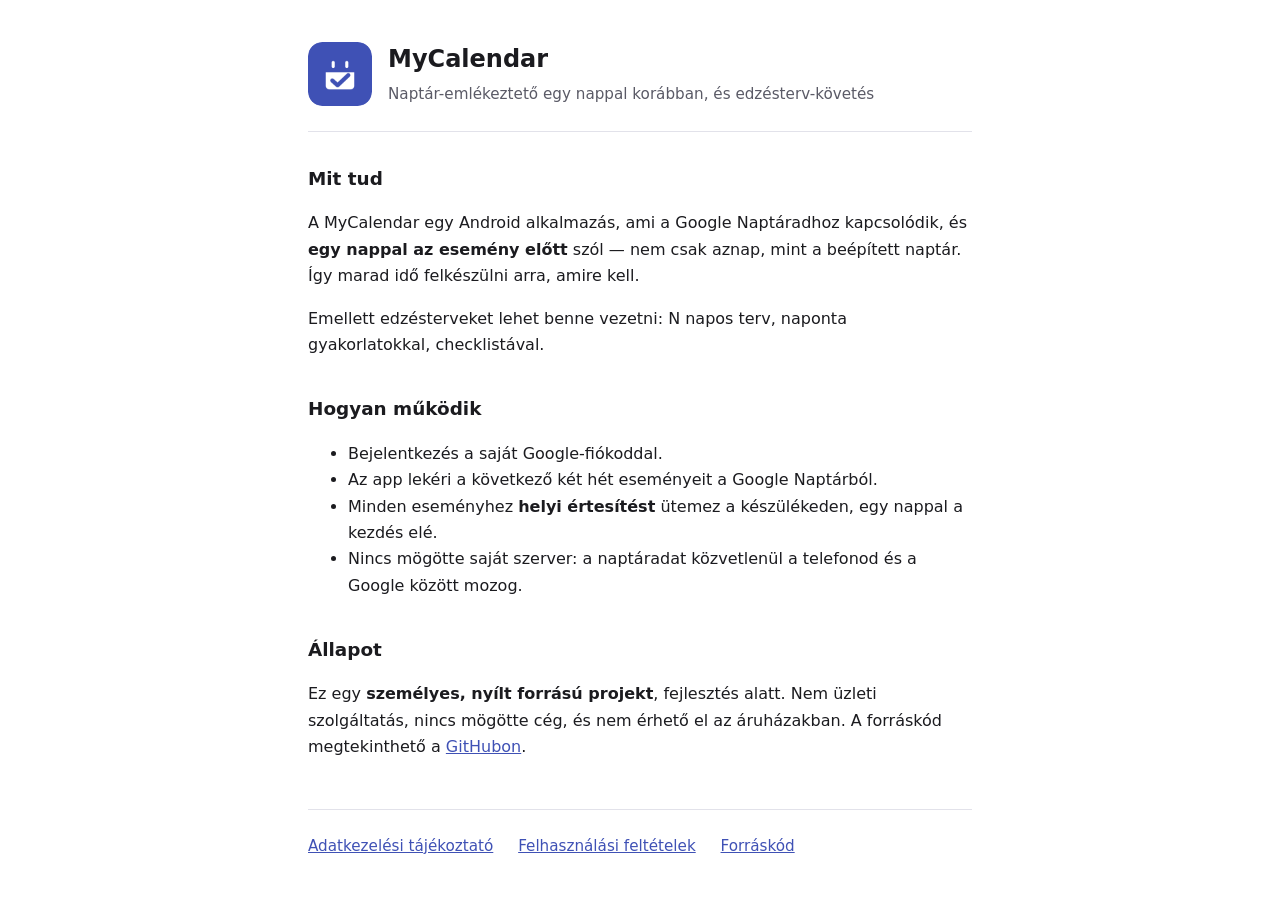
==== docs/index.html @ 99a2c87c "[DOCS] Kezdőlap, adatkezelési tájékoztató és felhasználási feltételek A Google OAuth consent screen " ====
<!doctype html>
<html lang="hu">
<head>
<meta charset="utf-8">
<meta name="viewport" content="width=device-width, initial-scale=1">
<title>MyCalendar</title>
<link rel="icon" href="icon.png">
<link rel="stylesheet" href="style.css">
</head>
<body>

<header>
  <img src="icon.png" alt="MyCalendar ikon">
  <div>
    <h1>MyCalendar</h1>
    <p>Naptár-emlékeztető egy nappal korábban, és edzésterv-követés</p>
  </div>
</header>

<h2>Mit tud</h2>
<p>
  A MyCalendar egy Android alkalmazás, ami a Google Naptáradhoz kapcsolódik, és
  <strong>egy nappal az esemény előtt</strong> szól — nem csak aznap, mint a
  beépített naptár. Így marad idő felkészülni arra, amire kell.
</p>
<p>
  Emellett edzésterveket lehet benne vezetni: N napos terv, naponta
  gyakorlatokkal, checklistával.
</p>

<h2>Hogyan működik</h2>
<ul>
  <li>Bejelentkezés a saját Google-fiókoddal.</li>
  <li>Az app lekéri a következő két hét eseményeit a Google Naptárból.</li>
  <li>Minden eseményhez <strong>helyi értesítést</strong> ütemez a készülékeden,
      egy nappal a kezdés elé.</li>
  <li>Nincs mögötte saját szerver: a naptáradat közvetlenül a telefonod és a
      Google között mozog.</li>
</ul>

<h2>Állapot</h2>
<p>
  Ez egy <strong>személyes, nyílt forrású projekt</strong>, fejlesztés alatt.
  Nem üzleti szolgáltatás, nincs mögötte cég, és nem érhető el az áruházakban.
  A forráskód megtekinthető a
  <a href="https://github.com/dinyakristof100/MyCalendar">GitHubon</a>.
</p>

<nav>
  <a href="privacy.html">Adatkezelési tájékoztató</a>
  <a href="terms.html">Felhasználási feltételek</a>
  <a href="https://github.com/dinyakristof100/MyCalendar">Forráskód</a>
</nav>

</body>
</html>
---- docs/style.css ----
:root {
  --bg: #ffffff;
  --fg: #1b1b1f;
  --muted: #5a5a66;
  --accent: #3f51b5;
  --border: #e2e2ea;
}

@media (prefers-color-scheme: dark) {
  :root {
    --bg: #131318;
    --fg: #e5e1e9;
    --muted: #a5a1ad;
    --accent: #aeb6ff;
    --border: #2c2c34;
  }
}

* { box-sizing: border-box; }

body {
  margin: 0 auto;
  padding: 2.5rem 1.25rem 4rem;
  max-width: 44rem;
  background: var(--bg);
  color: var(--fg);
  font: 16px/1.65 system-ui, -apple-system, "Segoe UI", Roboto, sans-serif;
}

header {
  display: flex;
  align-items: center;
  gap: 1rem;
  padding-bottom: 1.5rem;
  margin-bottom: 2rem;
  border-bottom: 1px solid var(--border);
}

header img { width: 64px; height: 64px; border-radius: 14px; }
header h1 { margin: 0; font-size: 1.5rem; }
header p { margin: 0.15rem 0 0; color: var(--muted); font-size: 0.95rem; }

h2 { margin-top: 2.25rem; font-size: 1.15rem; }
h2:first-of-type { margin-top: 0; }

a { color: var(--accent); }

.updated { color: var(--muted); font-size: 0.9rem; }

.callout {
  padding: 0.9rem 1.1rem;
  border-left: 3px solid var(--accent);
  background: color-mix(in srgb, var(--accent) 8%, transparent);
  border-radius: 0 6px 6px 0;
}

nav {
  margin-top: 3rem;
  padding-top: 1.5rem;
  border-top: 1px solid var(--border);
  font-size: 0.95rem;
}

nav a { margin-right: 1.25rem; }

table { border-collapse: collapse; width: 100%; }
th, td { text-align: left; padding: 0.5rem 0.75rem; border-bottom: 1px solid var(--border); vertical-align: top; }
th { font-size: 0.85rem; text-transform: uppercase; letter-spacing: 0.04em; color: var(--muted); }
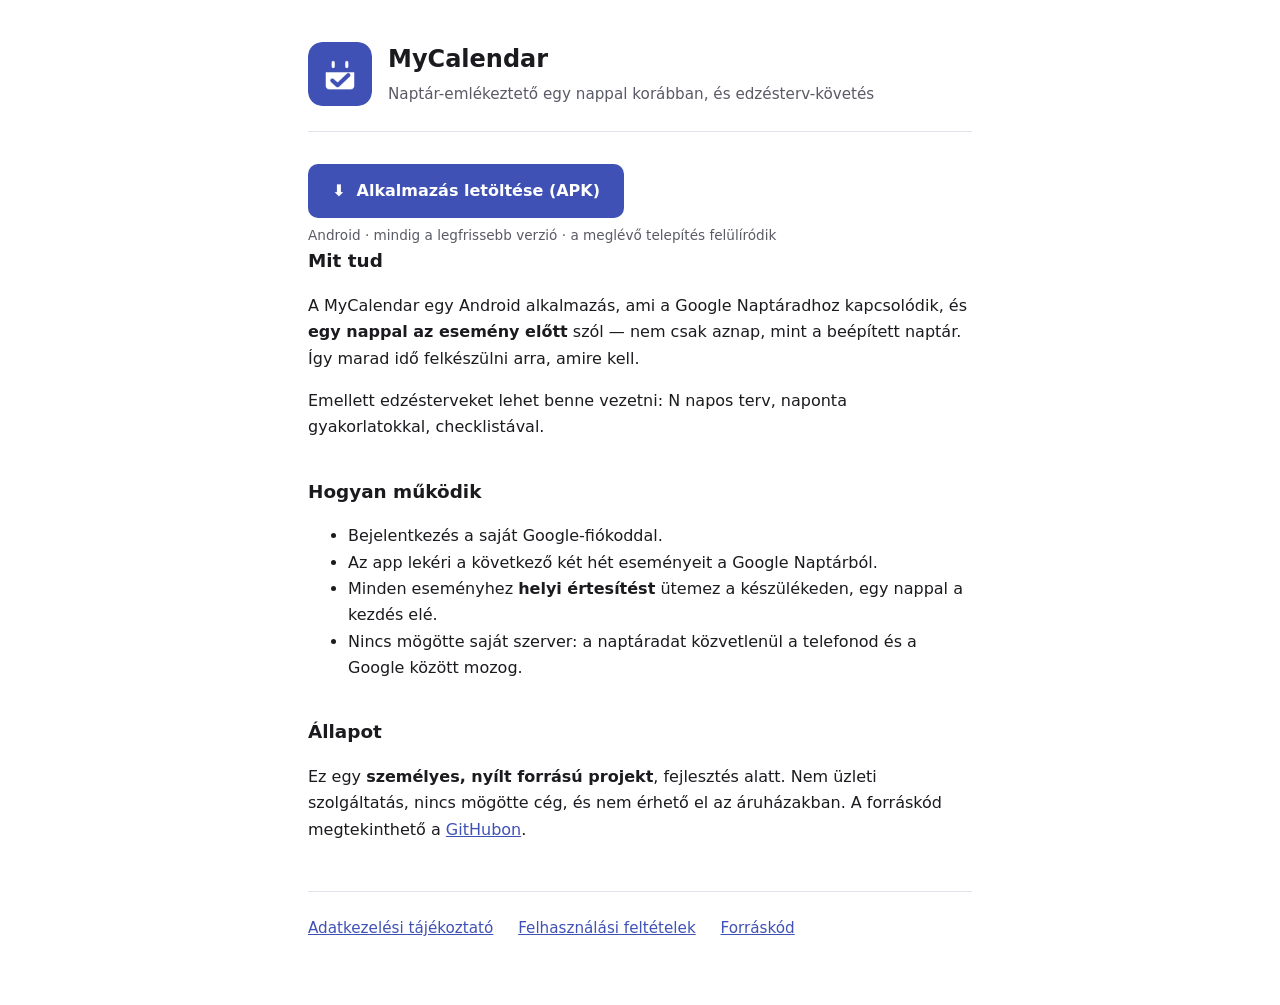
==== commit 6a28bc14: "[FEATURE] APK letöltő gomb (releases/latest) + release.ps1 verzióemeléssel A docs/index.html gombja " ====
--- a/docs/index.html
+++ b/docs/index.html
@@ -16,6 +16,13 @@
     <p>Naptár-emlékeztető egy nappal korábban, és edzésterv-követés</p>
   </div>
 </header>
+
+<p class="cta">
+  <a class="download" href="https://github.com/dinyakristof100/MyCalendar/releases/latest/download/mycalendar.apk">
+    ⬇&nbsp; Alkalmazás letöltése (APK)
+  </a>
+</p>
+<p class="cta-note">Android · mindig a legfrissebb verzió · a meglévő telepítés felülíródik</p>
 
 <h2>Mit tud</h2>
 <p>
--- a/docs/style.css
+++ b/docs/style.css
@@ -45,6 +45,19 @@
 
 a { color: var(--accent); }
 
+.cta { margin: 1.75rem 0 0.4rem; }
+.download {
+  display: inline-block;
+  background: var(--accent);
+  color: var(--bg);               /* --bg flips per theme -> jó kontraszt mindkettőben */
+  padding: 0.85rem 1.5rem;
+  border-radius: 10px;
+  font-weight: 600;
+  text-decoration: none;
+}
+.download:hover { opacity: 0.92; }
+.cta-note { color: var(--muted); font-size: 0.85rem; margin: 0.4rem 0 0; }
+
 .updated { color: var(--muted); font-size: 0.9rem; }
 
 .callout {
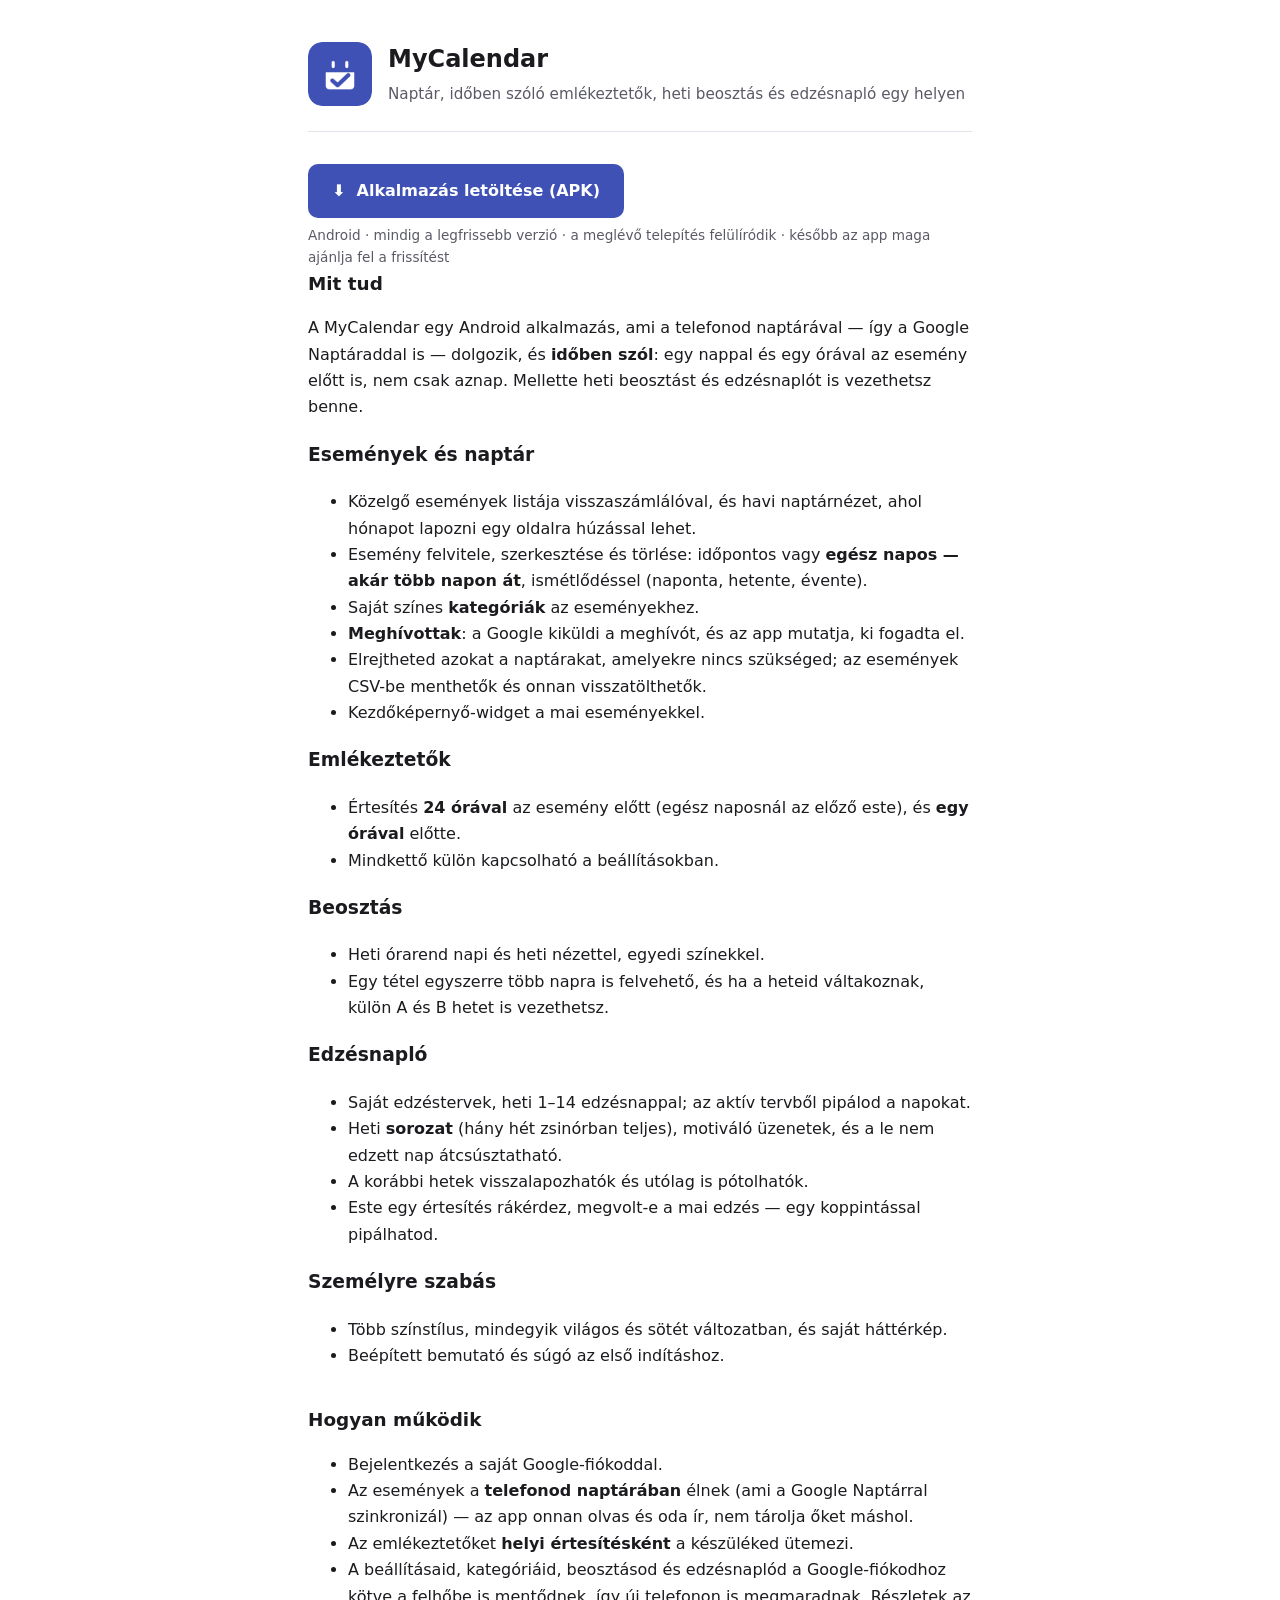
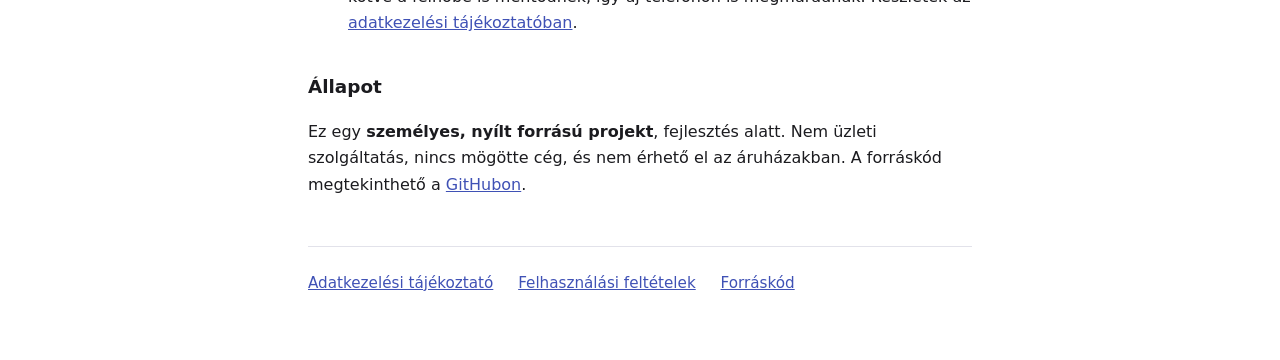
==== commit 42467a47: "[DOCS] Kezdolap: naprakesz funkciolista (5 ful) es pontos adatkezelesi leiras Co-Authored-By: Claude" ====
--- a/docs/index.html
+++ b/docs/index.html
@@ -13,7 +13,7 @@
   <img src="icon.png" alt="MyCalendar ikon">
   <div>
     <h1>MyCalendar</h1>
-    <p>Naptár-emlékeztető egy nappal korábban, és edzésterv-követés</p>
+    <p>Naptár, időben szóló emlékeztetők, heti beosztás és edzésnapló egy helyen</p>
   </div>
 </header>
 
@@ -22,27 +22,74 @@
     ⬇&nbsp; Alkalmazás letöltése (APK)
   </a>
 </p>
-<p class="cta-note">Android · mindig a legfrissebb verzió · a meglévő telepítés felülíródik</p>
+<p class="cta-note">Android · mindig a legfrissebb verzió · a meglévő telepítés felülíródik · később az app maga ajánlja fel a frissítést</p>
 
 <h2>Mit tud</h2>
 <p>
-  A MyCalendar egy Android alkalmazás, ami a Google Naptáradhoz kapcsolódik, és
-  <strong>egy nappal az esemény előtt</strong> szól — nem csak aznap, mint a
-  beépített naptár. Így marad idő felkészülni arra, amire kell.
+  A MyCalendar egy Android alkalmazás, ami a telefonod naptárával — így a
+  Google Naptáraddal is — dolgozik, és <strong>időben szól</strong>: egy nappal
+  és egy órával az esemény előtt is, nem csak aznap. Mellette heti beosztást és
+  edzésnaplót is vezethetsz benne.
 </p>
-<p>
-  Emellett edzésterveket lehet benne vezetni: N napos terv, naponta
-  gyakorlatokkal, checklistával.
-</p>
+
+<h3>Események és naptár</h3>
+<ul>
+  <li>Közelgő események listája visszaszámlálóval, és havi naptárnézet, ahol
+      hónapot lapozni egy oldalra húzással lehet.</li>
+  <li>Esemény felvitele, szerkesztése és törlése: időpontos vagy
+      <strong>egész napos — akár több napon át</strong>, ismétlődéssel
+      (naponta, hetente, évente).</li>
+  <li>Saját színes <strong>kategóriák</strong> az eseményekhez.</li>
+  <li><strong>Meghívottak</strong>: a Google kiküldi a meghívót, és az app
+      mutatja, ki fogadta el.</li>
+  <li>Elrejtheted azokat a naptárakat, amelyekre nincs szükséged; az események
+      CSV-be menthetők és onnan visszatölthetők.</li>
+  <li>Kezdőképernyő-widget a mai eseményekkel.</li>
+</ul>
+
+<h3>Emlékeztetők</h3>
+<ul>
+  <li>Értesítés <strong>24 órával</strong> az esemény előtt (egész naposnál az
+      előző este), és <strong>egy órával</strong> előtte.</li>
+  <li>Mindkettő külön kapcsolható a beállításokban.</li>
+</ul>
+
+<h3>Beosztás</h3>
+<ul>
+  <li>Heti órarend napi és heti nézettel, egyedi színekkel.</li>
+  <li>Egy tétel egyszerre több napra is felvehető, és ha a heteid váltakoznak,
+      külön A és B hetet is vezethetsz.</li>
+</ul>
+
+<h3>Edzésnapló</h3>
+<ul>
+  <li>Saját edzéstervek, heti 1–14 edzésnappal; az aktív tervből pipálod a
+      napokat.</li>
+  <li>Heti <strong>sorozat</strong> (hány hét zsinórban teljes), motiváló
+      üzenetek, és a le nem edzett nap átcsúsztatható.</li>
+  <li>A korábbi hetek visszalapozhatók és utólag is pótolhatók.</li>
+  <li>Este egy értesítés rákérdez, megvolt-e a mai edzés — egy koppintással
+      pipálhatod.</li>
+</ul>
+
+<h3>Személyre szabás</h3>
+<ul>
+  <li>Több színstílus, mindegyik világos és sötét változatban, és saját
+      háttérkép.</li>
+  <li>Beépített bemutató és súgó az első indításhoz.</li>
+</ul>
 
 <h2>Hogyan működik</h2>
 <ul>
   <li>Bejelentkezés a saját Google-fiókoddal.</li>
-  <li>Az app lekéri a következő két hét eseményeit a Google Naptárból.</li>
-  <li>Minden eseményhez <strong>helyi értesítést</strong> ütemez a készülékeden,
-      egy nappal a kezdés elé.</li>
-  <li>Nincs mögötte saját szerver: a naptáradat közvetlenül a telefonod és a
-      Google között mozog.</li>
+  <li>Az események a <strong>telefonod naptárában</strong> élnek (ami a Google
+      Naptárral szinkronizál) — az app onnan olvas és oda ír, nem tárolja őket
+      máshol.</li>
+  <li>Az emlékeztetőket <strong>helyi értesítésként</strong> a készüléked
+      ütemezi.</li>
+  <li>A beállításaid, kategóriáid, beosztásod és edzésnaplód a Google-fiókodhoz
+      kötve a felhőbe is mentődnek, így új telefonon is megmaradnak. Részletek az
+      <a href="privacy.html">adatkezelési tájékoztatóban</a>.</li>
 </ul>
 
 <h2>Állapot</h2>
